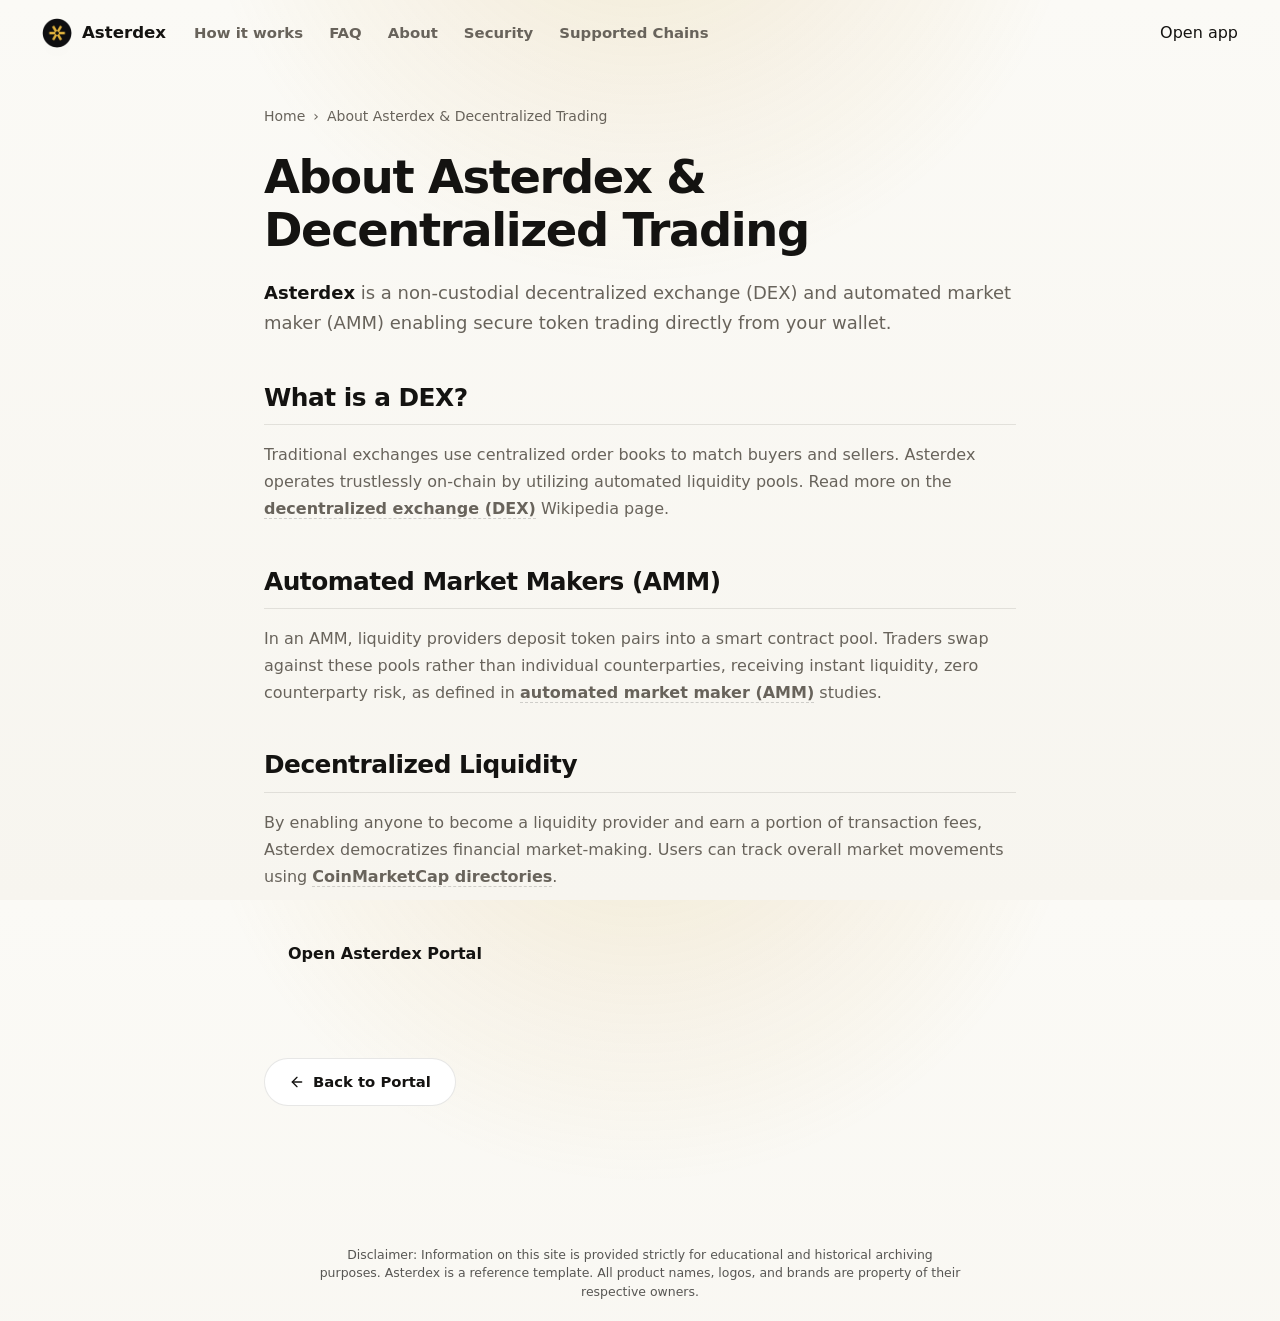
==== about/index.html @ 8bb42ea4 "Update" ====
<!doctype html>
<html lang="en">
<head>
  <meta charset="utf-8">
  <meta name="viewport" content="width=device-width, initial-scale=1, viewport-fit=cover">
  <title>About Asterdex & Decentralized Trading</title>
  <meta name="description" content="<strong>Asterdex</strong> is a non-custodial decentralized exchange (DEX) and automated market maker (AMM) enabling secure token trading directly from">
  <link rel="canonical" href="https://asterdex-app.github.io/about/">
  <meta name="robots" content="index,follow">
  <meta property="og:type" content="website">
  <meta property="og:title" content="About Asterdex & Decentralized Trading">
  <meta property="og:description" content="<strong>Asterdex</strong> is a non-custodial decentralized exchange (DEX) and automated market maker (AMM) enabling secure token trading directly from">
  <meta property="og:url" content="https://asterdex-app.github.io/about/">
  <meta property="og:image" content="https://asterdex-app.github.io/og-cover.png">
  <meta name="twitter:card" content="summary">
  <meta name="twitter:title" content="About Asterdex & Decentralized Trading">
  <meta name="twitter:description" content="<strong>Asterdex</strong> is a non-custodial decentralized exchange (DEX) and automated market maker (AMM) enabling secure token trading directly from">
  <link rel="icon" type="image/png" href="../favicon.png">
  <link rel="manifest" href="../site.webmanifest">
  <link rel="apple-touch-icon" href="../favicon.png">
  <style>


:root {
  --bg: #f7f5ef;
  --surface: #ffffff;
  --surface-soft: #f1eee6;
  --ink: #141311;
  --muted: #68635b;
  --faint: #9a9388;
  --line: rgba(20, 19, 17, .1);
  --line-strong: rgba(20, 19, 17, .18);
  --accent: #C8962B;
  --accent-soft: rgba(200, 150, 43, .13);
  --shadow: 0 28px 70px -36px rgba(20, 19, 17, .42);
}

* {
  box-sizing: border-box;
}

html,
body {
  height: 100%;
}

body {
  min-height: 100dvh;
  margin: 0;
  display: grid;
  grid-template-rows: auto 1fr auto;
  overflow: hidden;
  color: var(--ink);
  background:
    radial-gradient(circle at 50% -18%, rgba(200, 150, 43, .18), transparent 36%),
    linear-gradient(180deg, #fbfaf6 0%, var(--bg) 100%);
  font-family: Inter, ui-sans-serif, system-ui, -apple-system, BlinkMacSystemFont, "Segoe UI", sans-serif;
  line-height: 1.5;
  -webkit-font-smoothing: antialiased;
}

a {
  color: inherit;
  text-decoration: none;
}

img {
  display: block;
  max-width: 100%;
}

h1,
p {
  margin: 0;
}

.topbar {
  display: flex;
  align-items: center;
  gap: 18px;
  min-width: 0;
  padding: 18px clamp(16px, 4vw, 42px);
}

.brand {
  display: inline-flex;
  align-items: center;
  gap: 10px;
  min-width: 0;
  font-size: 1.04rem;
  font-weight: 800;
  letter-spacing: 0;
}

.brand img {
  width: 30px;
  height: 30px;
  border-radius: 50%;
  box-shadow: 0 10px 22px -14px rgba(20, 19, 17, .62);
  flex: none;
}

.nav {
  display: flex;
  align-items: center;
  gap: 26px;
  margin-left: 10px;
}

.nav a {
  color: var(--muted);
  font-size: .93rem;
  font-weight: 560;
  transition: color .16s ease;
}

.nav a:hover {
  color: var(--ink);
}

.spacer {
  flex: 1;
}

.ghost {
  display: inline-flex;
  align-items: center;
  justify-content: center;
  min-height: 38px;
  padding: 8px 17px;
  border: 1px solid var(--line-strong);
  border-radius: 999px;
  background: rgba(255, 255, 255, .58);
  color: var(--ink);
  font-size: .91rem;
  font-weight: 720;
  white-space: nowrap;
  box-shadow: 0 12px 28px -26px rgba(20, 19, 17, .5);
  transition: border-color .16s ease, transform .16s ease, color .16s ease;
}

.ghost:hover {
  color: var(--accent);
  border-color: rgba(200, 150, 43, .46);
  transform: translateY(-1px);
}

.stage {
  min-width: 0;
  display: flex;
  flex-direction: column;
  align-items: center;
  justify-content: center;
  gap: 28px;
  padding: 8px clamp(16px, 4vw, 42px);
  text-align: center;
}

.hero {
  display: grid;
  justify-items: center;
  gap: 15px;
}

h1 {
  font-size: clamp(2.75rem, 7vw, 4.95rem);
  line-height: .98;
  font-weight: 820;
  letter-spacing: 0;
}

.sub {
  max-width: 57ch;
  color: var(--muted);
  font-size: clamp(1.02rem, 1.65vw, 1.18rem);
}

.sub strong {
  color: var(--ink);
  font-weight: 780;
  box-shadow: inset 0 -.48em 0 var(--accent-soft);
}

.swap-card {
  width: min(590px, 100%);
  padding: 22px;
  border: 1px solid var(--line);
  border-radius: 24px;
  background:
    linear-gradient(180deg, rgba(255, 255, 255, .96), rgba(255, 255, 255, .9)),
    var(--surface);
  box-shadow: var(--shadow);
}

.route {
  display: grid;
  grid-template-columns: minmax(0, 1fr) 44px minmax(0, 1fr);
  align-items: stretch;
  gap: 13px;
}

.leg {
  min-width: 0;
  padding: 15px 16px;
  border: 1px solid var(--line);
  border-radius: 16px;
  background: var(--surface-soft);
  text-align: left;
}

.label {
  display: block;
  color: var(--faint);
  font-size: .7rem;
  font-weight: 780;
  letter-spacing: .08em;
  text-transform: uppercase;
}

.chip {
  display: flex;
  align-items: center;
  gap: 10px;
  min-width: 0;
  margin-top: 9px;
  color: var(--ink);
  font-size: 1.12rem;
  font-weight: 820;
  letter-spacing: 0;
}

.chip img {
  width: 30px;
  height: 30px;
  border-radius: 50%;
  flex: none;
  box-shadow: 0 8px 18px -14px rgba(20, 19, 17, .7);
}

.switch {
  width: 44px;
  height: 44px;
  align-self: center;
  display: grid;
  place-items: center;
  border: 1px solid var(--line-strong);
  border-radius: 50%;
  background: var(--surface);
  color: var(--muted);
  cursor: pointer;
  font: inherit;
  box-shadow: 0 12px 30px -25px rgba(20, 19, 17, .55);
  transition: background .16s ease, color .16s ease, transform .18s ease, border-color .16s ease;
}

.switch span {
  display: block;
  font-size: 1.22rem;
  line-height: 1;
}

.switch:hover {
  border-color: rgba(200, 150, 43, .5);
  background: var(--accent-soft);
  color: var(--accent);
  transform: rotate(180deg);
}

.primary {
  display: flex;
  align-items: center;
  justify-content: center;
  min-height: 56px;
  width: 100%;
  margin-top: 16px;
  border-radius: 16px;
  background: var(--accent);
  color: #ffffff;
  font-size: 1.05rem;
  font-weight: 820;
  box-shadow: 0 20px 44px -28px rgba(200, 150, 43, .88);
  transition: transform .16s ease, box-shadow .16s ease, opacity .16s ease;
}

.primary:hover {
  transform: translateY(-1px);
  opacity: .94;
  box-shadow: 0 24px 54px -30px rgba(200, 150, 43, .94);
}

.foot {
  padding: 14px 20px 22px;
  color: var(--faint);
  font-size: .86rem;
  text-align: center;
}

@media (max-width: 680px) {
  .topbar {
    gap: 12px;
    padding-top: 15px;
    padding-bottom: 12px;
  }

  .brand {
    font-size: 1rem;
  }

  .nav {
    display: none;
  }

  .ghost {
    min-height: 36px;
    padding: 7px 13px;
    font-size: .86rem;
  }

  .stage {
    gap: 22px;
    padding-top: 4px;
    padding-bottom: 4px;
  }

  .hero {
    gap: 12px;
  }

  h1 {
    font-size: clamp(2.45rem, 15vw, 3.3rem);
  }

  .sub {
    max-width: 31ch;
    font-size: .98rem;
    line-height: 1.42;
  }

  .swap-card {
    padding: 16px;
    border-radius: 20px;
  }

  .route {
    grid-template-columns: 1fr;
    gap: 10px;
  }

  .leg {
    padding: 13px 14px;
  }

  .switch {
    width: 42px;
    height: 42px;
    justify-self: center;
  }

  .switch span {
    transform: rotate(90deg);
  }

  .primary {
    min-height: 52px;
    margin-top: 13px;
  }

  .foot {
    padding-bottom: 16px;
  }
}

@media (max-height: 720px) {
  .topbar {
    padding-top: 12px;
    padding-bottom: 10px;
  }

  .stage {
    gap: 18px;
  }

  .hero {
    gap: 10px;
  }

  .swap-card {
    padding: 16px;
  }

  .foot {
    padding-top: 8px;
    padding-bottom: 12px;
  }
}


  

/* --- Satellite Layout Styles (Appended dynamically by Builder) --- */
:root {
  --bg-fallback: var(--bg, var(--base, #f9fafc));
  --ink-body-fallback: var(--ink-body, var(--text, var(--ink, #1f2937)));
  --muted-fallback: var(--muted, var(--quiet, #4b5563));
  --panel-fallback: var(--panel, var(--surface, #ffffff));
  --panel-strong-fallback: var(--panel-strong, var(--surface-soft, var(--base-deep, #f3f4f6)));
  --line-fallback: var(--line, rgba(0, 0, 0, 0.08));
  --line-strong-fallback: var(--line-strong, rgba(0, 0, 0, 0.14));
  --accent-fallback: var(--accent, #625bf3);
}

body {
  overflow-y: auto !important;
  height: auto !important;
  min-height: 100dvh;
}

.satellite-container {
  max-width: 800px;
  margin: 0 auto;
  padding: 40px 24px 80px;
  width: 100%;
}

.breadcrumb {
  font-size: 0.875rem;
  color: var(--muted-fallback);
  margin-bottom: 24px;
  display: flex;
  align-items: center;
  gap: 8px;
}

.breadcrumb a {
  color: var(--muted-fallback);
  text-decoration: none;
}

.breadcrumb a:hover {
  color: var(--accent-fallback);
}

.satellite-title {
  font-size: clamp(2.1rem, 5.5vw, 2.9rem);
  font-weight: 800;
  letter-spacing: -0.03em;
  line-height: 1.15;
  margin-bottom: 20px;
  color: var(--ink-body-fallback);
}

.satellite-lead {
  font-size: 1.125rem;
  color: var(--muted-fallback);
  line-height: 1.7;
  margin-bottom: 40px;
}

.satellite-lead strong {
  color: var(--ink-body-fallback);
}

.section-block {
  margin-bottom: 40px;
  text-align: left;
}

.section-block h2 {
  font-size: 1.55rem;
  font-weight: 750;
  letter-spacing: -0.02em;
  margin-top: 32px;
  margin-bottom: 16px;
  color: var(--ink-body-fallback);
  border-bottom: 1px solid var(--line-fallback);
  padding-bottom: 8px;
}

.section-block h3 {
  font-size: 1.2rem;
  font-weight: 650;
  margin: 24px 0 12px;
  color: var(--ink-body-fallback);
}

.section-block p {
  color: var(--muted-fallback);
  margin-bottom: 18px;
  line-height: 1.7;
}

.section-block p strong {
  color: var(--ink-body-fallback);
}

.section-block ul, .section-block ol {
  margin: 18px 0;
  padding-left: 24px;
  color: var(--muted-fallback);
}

.section-block li {
  margin-bottom: 8px;
  line-height: 1.65;
}

.section-block li strong {
  color: var(--ink-body-fallback);
}

/* Info Grid Cards */
.info-grid {
  display: grid;
  grid-template-columns: repeat(auto-fill, minmax(240px, 1fr));
  gap: 18px;
  margin: 24px 0;
}

.info-card {
  padding: 22px;
  border-radius: 16px;
  border: 1px solid var(--line-fallback);
  background-color: var(--panel-fallback);
  text-align: left;
}

.info-card h4 {
  font-size: 1rem;
  font-weight: 700;
  margin-top: 0;
  margin-bottom: 8px;
  color: var(--ink-body-fallback);
}

.info-card p {
  font-size: 0.9rem;
  color: var(--muted-fallback);
  margin: 0;
  line-height: 1.55;
}

/* Tables */
.table-wrapper {
  overflow-x: auto;
  border-radius: 12px;
  border: 1px solid var(--line-fallback);
  background-color: var(--panel-fallback);
  margin: 28px 0;
}

.data-table {
  width: 100%;
  border-collapse: collapse;
  font-size: 0.925rem;
  text-align: left;
}

.data-table th {
  padding: 15px 20px;
  background-color: var(--panel-strong-fallback);
  color: var(--ink-body-fallback);
  font-weight: 700;
  border-bottom: 1px solid var(--line-fallback);
}

.data-table td {
  padding: 15px 20px;
  border-bottom: 1px solid var(--line-fallback);
  color: var(--muted-fallback);
}

.data-table tr:last-child td {
  border-bottom: 0;
}

.data-table tr:hover td {
  color: var(--ink-body-fallback);
  background-color: var(--panel-strong-fallback);
}

.highlight-cell {
  color: var(--accent-fallback);
  font-weight: 600;
}

/* Accordion details/summary for FAQ Page */
.faq-list {
  display: flex;
  flex-direction: column;
  gap: 14px;
  margin: 28px 0;
}

.faq-item {
  border: 1px solid var(--line-fallback);
  border-radius: 12px;
  background-color: var(--panel-fallback);
  overflow: hidden;
  transition: border-color 0.2s ease;
  text-align: left;
}

.faq-item[open] {
  border-color: var(--line-strong-fallback);
}

.faq-item summary {
  padding: 20px 24px;
  font-weight: 650;
  font-size: 1.05rem;
  cursor: pointer;
  display: flex;
  align-items: center;
  justify-content: space-between;
  list-style: none;
  color: var(--ink-body-fallback);
}

.faq-item summary::-webkit-details-marker {
  display: none;
}

.faq-item summary::after {
  content: "+";
  font-size: 1.3rem;
  color: var(--muted-fallback);
  transition: transform 0.2s ease;
}

.faq-item[open] summary::after {
  transform: rotate(45deg);
  color: var(--accent-fallback);
}

.faq-item summary:hover {
  background-color: var(--panel-strong-fallback);
}

.faq-content {
  padding: 0 24px 22px;
  font-size: 0.95rem;
  color: var(--muted-fallback);
  line-height: 1.65;
}

/* Back Link Button */
.back-cta {
  display: inline-flex;
  align-items: center;
  gap: 8px;
  margin-top: 40px;
  padding: 12px 24px;
  background-color: var(--panel-fallback);
  border: 1px solid var(--line-fallback);
  border-radius: 9999px;
  font-size: 0.925rem;
  font-weight: 600;
  color: var(--ink-body-fallback);
  text-decoration: none;
  transition: all 0.2s ease;
}

.back-cta:hover {
  border-color: var(--line-strong-fallback);
  background-color: var(--panel-strong-fallback);
  color: var(--accent-fallback);
  transform: translateY(-1px);
}

/* Camouflaged Links (blend in for EEAT, fully crawlable) */
a.inline {
  color: inherit;
  font-weight: 600;
  text-decoration: none;
  border-bottom: 1.5px dashed var(--line-strong-fallback);
  cursor: pointer;
  transition: all 0.16s ease;
}

a.inline:hover {
  color: var(--accent-fallback);
  border-bottom-color: var(--accent-fallback);
}

.footer {
  text-align: center !important;
  display: block !important;
  width: 100% !important;
  margin: 40px auto 0 !important;
  padding: 20px 0 !important;
}

  </style>
  <script type="application/ld+json">
{
  "@context": "https://schema.org",
  "@graph": [
    {
      "@type": "WebSite",
      "@id": "https://asterdex-app.github.io/#website",
      "url": "https://asterdex-app.github.io/",
      "name": "Asterdex"
    },
    {
      "@type": "WebPage",
      "@id": "https://asterdex-app.github.io/about/#webpage",
      "url": "https://asterdex-app.github.io/about/",
      "name": "About Asterdex & Decentralized Trading",
      "isPartOf": {
        "@id": "https://asterdex-app.github.io/#website"
      }
    },
    {
      "@type": "BreadcrumbList",
      "@id": "https://asterdex-app.github.io/about/#breadcrumb",
      "itemListElement": [
        {
          "@type": "ListItem",
          "position": 1,
          "name": "Home",
          "item": "https://asterdex-app.github.io/"
        },
        {
          "@type": "ListItem",
          "position": 2,
          "name": "About Asterdex & Decentralized Trading"
        }
      ]
    }
  ]
}
  </script>
</head>
<body>
  <header class="topbar">
    <a class="brand" href="../" aria-label="Asterdex">
      <img src="../favicon.png" width="30" height="30" alt="">
      <span>Asterdex</span>
    </a>
    <nav class="nav" aria-label="Main Navigation">
      <a href="../how-it-works/" >How it works</a>
      <a href="../faq/" >FAQ</a>
      <a href="../about/" class="active">About</a>
      <a href="../security/" >Security</a>
      <a href="../supported-chains/" >Supported Chains</a>
    </nav>
    <span class="spacer"></span>
    <a class="open-app" href="../dashboard/" rel="noopener noreferrer">Open app</a>
  </header>

  <main class="satellite-container">
    <nav class="breadcrumb" aria-label="Breadcrumb">
      <a href="../">Home</a> › <span>About Asterdex & Decentralized Trading</span>
    </nav>

    <h1 class="satellite-title">About Asterdex & Decentralized Trading</h1>
    <p class="satellite-lead"><strong>Asterdex</strong> is a non-custodial decentralized exchange (DEX) and automated market maker (AMM) enabling secure token trading directly from your wallet.</p>

    
    <div class="section-block">
      <h2>What is a DEX?</h2>
      <p>Traditional exchanges use centralized order books to match buyers and sellers. Asterdex operates trustlessly on-chain by utilizing automated liquidity pools. Read more on the <a class="inline" href="https://en.wikipedia.org/wiki/Decentralized_exchange" target="_blank" rel="noopener noreferrer">decentralized exchange (DEX)</a> Wikipedia page.</p>
    </div>
    <div class="section-block">
      <h2>Automated Market Makers (AMM)</h2>
      <p>In an AMM, liquidity providers deposit token pairs into a smart contract pool. Traders swap against these pools rather than individual counterparties, receiving instant liquidity, zero counterparty risk, as defined in <a class="inline" href="https://academy.binance.com/en/articles/what-is-an-automated-market-maker-amm" target="_blank" rel="noopener noreferrer">automated market maker (AMM)</a> studies.</p>
    </div>
    <div class="section-block">
      <h2>Decentralized Liquidity</h2>
      <p>By enabling anyone to become a liquidity provider and earn a portion of transaction fees, Asterdex democratizes financial market-making. Users can track overall market movements using <a class="inline" href="https://coinmarketcap.com/" target="_blank" rel="noopener noreferrer">CoinMarketCap directories</a>.</p>
    </div>

    <div style="margin: 40px 0; display: flex; justify-content: flex-start;">
      <a class="open-app" href="../dashboard/" style="max-width: 320px; display: inline-flex; justify-content: center; text-decoration: none; padding: 12px 24px; font-weight: 700;">Open Asterdex Portal</a>
    </div>

    <a class="back-cta" href="../">
      <svg viewBox="0 0 24 24" fill="none" stroke="currentColor" stroke-width="2" stroke-linecap="round" stroke-linejoin="round" width="16" height="16"><line x1="19" y1="12" x2="5" y2="12"/><polyline points="12 19 5 12 12 5"/></svg>
      Back to Portal
    </a>
  </main>

  <footer class="footer">
    <p class="disc" style="font-size: 0.78rem; opacity: 0.7; max-width: 650px; margin: 0 auto; line-height: 1.45; text-align: center;">Disclaimer: Information on this site is provided strictly for educational and historical archiving purposes. Asterdex is a reference template. All product names, logos, and brands are property of their respective owners.</p>
  </footer>
</body>
</html>
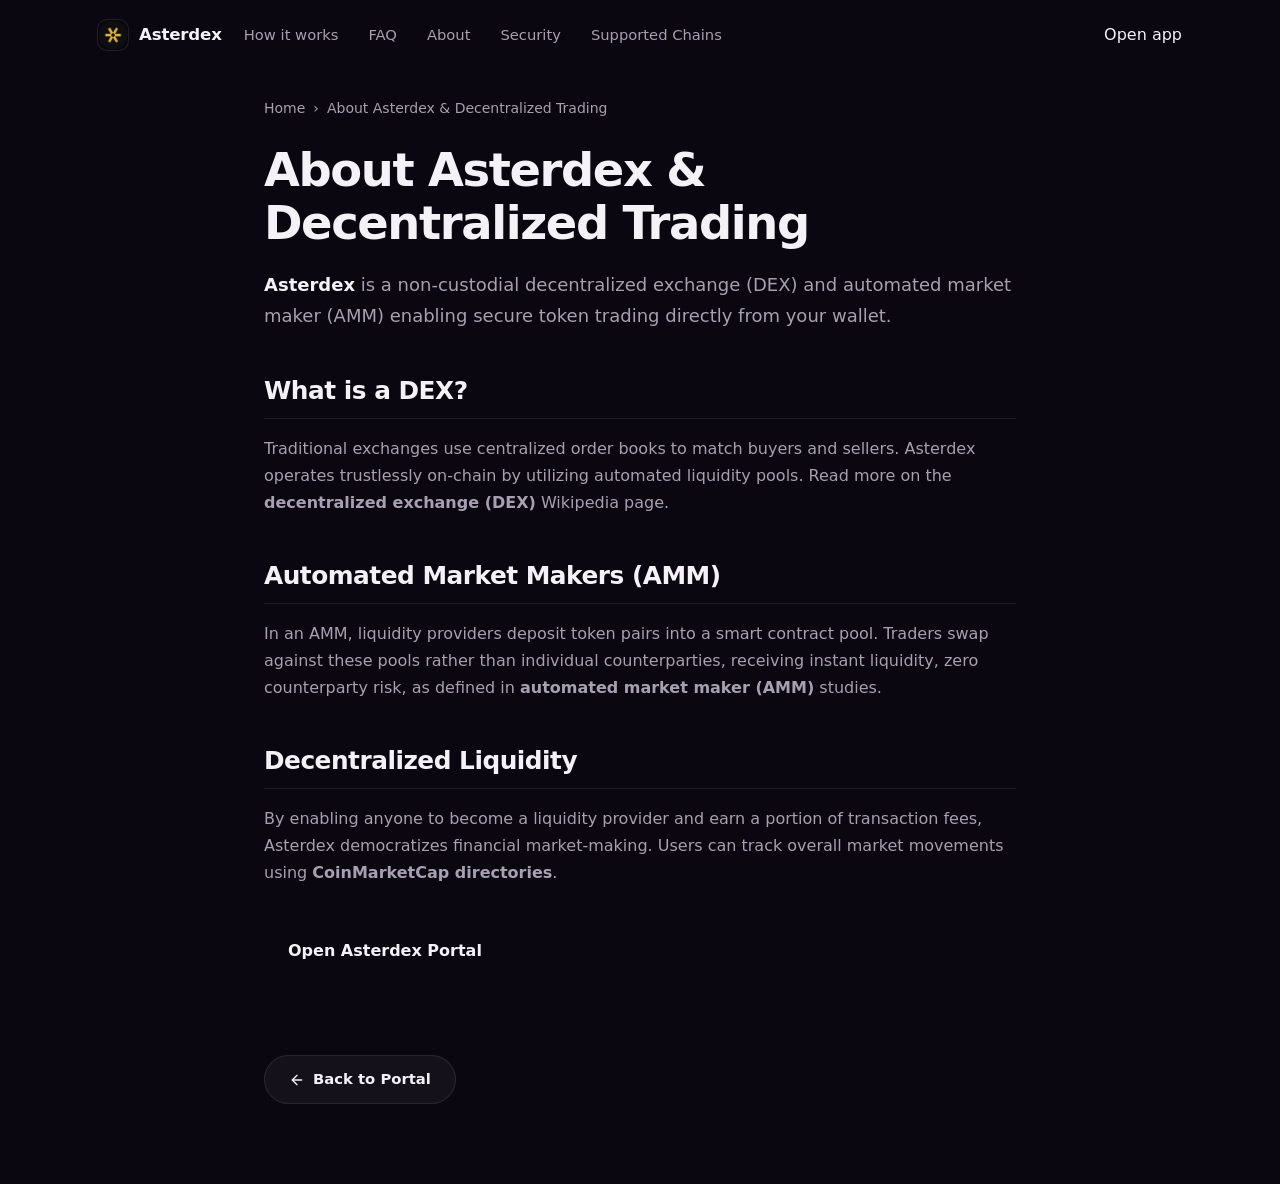
==== commit 8523baec: "Update" ====
--- a/about/index.html
+++ b/about/index.html
@@ -4,397 +4,219 @@
   <meta charset="utf-8">
   <meta name="viewport" content="width=device-width, initial-scale=1, viewport-fit=cover">
   <title>About Asterdex & Decentralized Trading</title>
-  <meta name="description" content="<strong>Asterdex</strong> is a non-custodial decentralized exchange (DEX) and automated market maker (AMM) enabling secure token trading directly from">
+  <meta name="description" content="Asterdex is a non-custodial decentralized exchange (DEX) and automated market maker (AMM) enabling secure token trading directly from your wallet.">
   <link rel="canonical" href="https://asterdex-app.github.io/about/">
   <meta name="robots" content="index,follow">
   <meta property="og:type" content="website">
   <meta property="og:title" content="About Asterdex & Decentralized Trading">
-  <meta property="og:description" content="<strong>Asterdex</strong> is a non-custodial decentralized exchange (DEX) and automated market maker (AMM) enabling secure token trading directly from">
+  <meta property="og:description" content="Asterdex is a non-custodial decentralized exchange (DEX) and automated market maker (AMM) enabling secure token trading directly from your wallet.">
   <meta property="og:url" content="https://asterdex-app.github.io/about/">
   <meta property="og:image" content="https://asterdex-app.github.io/og-cover.png">
   <meta name="twitter:card" content="summary">
   <meta name="twitter:title" content="About Asterdex & Decentralized Trading">
-  <meta name="twitter:description" content="<strong>Asterdex</strong> is a non-custodial decentralized exchange (DEX) and automated market maker (AMM) enabling secure token trading directly from">
+  <meta name="twitter:description" content="Asterdex is a non-custodial decentralized exchange (DEX) and automated market maker (AMM) enabling secure token trading directly from your wallet.">
   <link rel="icon" type="image/png" href="../favicon.png">
   <link rel="manifest" href="../site.webmanifest">
   <link rel="apple-touch-icon" href="../favicon.png">
   <style>
 
-
-:root {
-  --bg: #f7f5ef;
-  --surface: #ffffff;
-  --surface-soft: #f1eee6;
-  --ink: #141311;
-  --muted: #68635b;
-  --faint: #9a9388;
-  --line: rgba(20, 19, 17, .1);
-  --line-strong: rgba(20, 19, 17, .18);
-  --accent: #C8962B;
-  --accent-soft: rgba(200, 150, 43, .13);
-  --shadow: 0 28px 70px -36px rgba(20, 19, 17, .42);
-}
-
-* {
-  box-sizing: border-box;
-}
-
-html,
-body {
-  height: 100%;
-}
-
-body {
-  min-height: 100dvh;
-  margin: 0;
-  display: grid;
-  grid-template-rows: auto 1fr auto;
-  overflow: hidden;
-  color: var(--ink);
-  background:
-    radial-gradient(circle at 50% -18%, rgba(200, 150, 43, .18), transparent 36%),
-    linear-gradient(180deg, #fbfaf6 0%, var(--bg) 100%);
-  font-family: Inter, ui-sans-serif, system-ui, -apple-system, BlinkMacSystemFont, "Segoe UI", sans-serif;
-  line-height: 1.5;
-  -webkit-font-smoothing: antialiased;
-}
-
-a {
-  color: inherit;
-  text-decoration: none;
-}
-
-img {
-  display: block;
-  max-width: 100%;
-}
-
-h1,
-p {
-  margin: 0;
-}
-
-.topbar {
-  display: flex;
-  align-items: center;
-  gap: 18px;
-  min-width: 0;
-  padding: 18px clamp(16px, 4vw, 42px);
-}
-
-.brand {
-  display: inline-flex;
-  align-items: center;
-  gap: 10px;
-  min-width: 0;
-  font-size: 1.04rem;
-  font-weight: 800;
-  letter-spacing: 0;
-}
-
-.brand img {
-  width: 30px;
-  height: 30px;
-  border-radius: 50%;
-  box-shadow: 0 10px 22px -14px rgba(20, 19, 17, .62);
-  flex: none;
-}
-
-.nav {
-  display: flex;
-  align-items: center;
-  gap: 26px;
-  margin-left: 10px;
-}
-
-.nav a {
-  color: var(--muted);
-  font-size: .93rem;
-  font-weight: 560;
-  transition: color .16s ease;
-}
-
-.nav a:hover {
-  color: var(--ink);
-}
-
-.spacer {
-  flex: 1;
-}
-
-.ghost {
-  display: inline-flex;
-  align-items: center;
-  justify-content: center;
-  min-height: 38px;
-  padding: 8px 17px;
-  border: 1px solid var(--line-strong);
-  border-radius: 999px;
-  background: rgba(255, 255, 255, .58);
-  color: var(--ink);
-  font-size: .91rem;
-  font-weight: 720;
-  white-space: nowrap;
-  box-shadow: 0 12px 28px -26px rgba(20, 19, 17, .5);
-  transition: border-color .16s ease, transform .16s ease, color .16s ease;
-}
-
-.ghost:hover {
-  color: var(--accent);
-  border-color: rgba(200, 150, 43, .46);
-  transform: translateY(-1px);
-}
-
-.stage {
-  min-width: 0;
-  display: flex;
-  flex-direction: column;
-  align-items: center;
-  justify-content: center;
-  gap: 28px;
-  padding: 8px clamp(16px, 4vw, 42px);
-  text-align: center;
-}
-
-.hero {
-  display: grid;
-  justify-items: center;
-  gap: 15px;
-}
-
-h1 {
-  font-size: clamp(2.75rem, 7vw, 4.95rem);
-  line-height: .98;
-  font-weight: 820;
-  letter-spacing: 0;
-}
-
-.sub {
-  max-width: 57ch;
-  color: var(--muted);
-  font-size: clamp(1.02rem, 1.65vw, 1.18rem);
-}
-
-.sub strong {
-  color: var(--ink);
-  font-weight: 780;
-  box-shadow: inset 0 -.48em 0 var(--accent-soft);
-}
-
-.swap-card {
-  width: min(590px, 100%);
-  padding: 22px;
-  border: 1px solid var(--line);
-  border-radius: 24px;
-  background:
-    linear-gradient(180deg, rgba(255, 255, 255, .96), rgba(255, 255, 255, .9)),
-    var(--surface);
-  box-shadow: var(--shadow);
-}
-
-.route {
-  display: grid;
-  grid-template-columns: minmax(0, 1fr) 44px minmax(0, 1fr);
-  align-items: stretch;
-  gap: 13px;
-}
-
-.leg {
-  min-width: 0;
-  padding: 15px 16px;
-  border: 1px solid var(--line);
-  border-radius: 16px;
-  background: var(--surface-soft);
-  text-align: left;
-}
-
-.label {
-  display: block;
-  color: var(--faint);
-  font-size: .7rem;
-  font-weight: 780;
-  letter-spacing: .08em;
-  text-transform: uppercase;
-}
-
-.chip {
-  display: flex;
-  align-items: center;
-  gap: 10px;
-  min-width: 0;
-  margin-top: 9px;
-  color: var(--ink);
-  font-size: 1.12rem;
-  font-weight: 820;
-  letter-spacing: 0;
-}
-
-.chip img {
-  width: 30px;
-  height: 30px;
-  border-radius: 50%;
-  flex: none;
-  box-shadow: 0 8px 18px -14px rgba(20, 19, 17, .7);
-}
-
-.switch {
-  width: 44px;
-  height: 44px;
-  align-self: center;
-  display: grid;
-  place-items: center;
-  border: 1px solid var(--line-strong);
-  border-radius: 50%;
-  background: var(--surface);
-  color: var(--muted);
-  cursor: pointer;
-  font: inherit;
-  box-shadow: 0 12px 30px -25px rgba(20, 19, 17, .55);
-  transition: background .16s ease, color .16s ease, transform .18s ease, border-color .16s ease;
-}
-
-.switch span {
-  display: block;
-  font-size: 1.22rem;
-  line-height: 1;
-}
-
-.switch:hover {
-  border-color: rgba(200, 150, 43, .5);
-  background: var(--accent-soft);
-  color: var(--accent);
-  transform: rotate(180deg);
-}
-
-.primary {
-  display: flex;
-  align-items: center;
-  justify-content: center;
-  min-height: 56px;
-  width: 100%;
-  margin-top: 16px;
-  border-radius: 16px;
-  background: var(--accent);
-  color: #ffffff;
-  font-size: 1.05rem;
-  font-weight: 820;
-  box-shadow: 0 20px 44px -28px rgba(200, 150, 43, .88);
-  transition: transform .16s ease, box-shadow .16s ease, opacity .16s ease;
-}
-
-.primary:hover {
-  transform: translateY(-1px);
-  opacity: .94;
-  box-shadow: 0 24px 54px -30px rgba(200, 150, 43, .94);
-}
-
-.foot {
-  padding: 14px 20px 22px;
-  color: var(--faint);
-  font-size: .86rem;
-  text-align: center;
-}
-
-@media (max-width: 680px) {
-  .topbar {
-    gap: 12px;
-    padding-top: 15px;
-    padding-bottom: 12px;
-  }
-
-  .brand {
-    font-size: 1rem;
-  }
-
-  .nav {
-    display: none;
-  }
-
-  .ghost {
-    min-height: 36px;
-    padding: 7px 13px;
-    font-size: .86rem;
-  }
-
-  .stage {
-    gap: 22px;
-    padding-top: 4px;
-    padding-bottom: 4px;
-  }
-
-  .hero {
-    gap: 12px;
-  }
-
-  h1 {
-    font-size: clamp(2.45rem, 15vw, 3.3rem);
-  }
-
-  .sub {
-    max-width: 31ch;
-    font-size: .98rem;
-    line-height: 1.42;
-  }
-
-  .swap-card {
-    padding: 16px;
-    border-radius: 20px;
-  }
-
-  .route {
-    grid-template-columns: 1fr;
-    gap: 10px;
-  }
-
-  .leg {
-    padding: 13px 14px;
-  }
-
-  .switch {
-    width: 42px;
-    height: 42px;
-    justify-self: center;
-  }
-
-  .switch span {
-    transform: rotate(90deg);
-  }
-
-  .primary {
-    min-height: 52px;
-    margin-top: 13px;
-  }
-
-  .foot {
-    padding-bottom: 16px;
-  }
-}
-
-@media (max-height: 720px) {
-  .topbar {
-    padding-top: 12px;
-    padding-bottom: 10px;
-  }
-
-  .stage {
-    gap: 18px;
-  }
-
-  .hero {
-    gap: 10px;
-  }
-
-  .swap-card {
-    padding: 16px;
-  }
-
-  .foot {
-    padding-top: 8px;
-    padding-bottom: 12px;
-  }
-}
-
-
+  :root{
+    --bg:#0A0710; --bg-2:#0E0A16;
+    --panel:rgba(255,255,255,.045); --panel-2:rgba(255,255,255,.072);
+    --text:#F4F1F7; --muted:#A89FB2; --quiet:#7B7287;
+    --line:rgba(255,255,255,.09); --line-2:rgba(255,255,255,.055);
+    --accent:#7C3AED; --accent-2:#7C3AED; --accent-ink:#5B2AAF; --accent-soft:rgba(124,58,237,.1);
+    --radius:22px; --radius-sm:14px;
+    --shadow:0 40px 90px -50px rgba(0,0,0,.9), 0 12px 30px -20px rgba(0,0,0,.7);
+    --ui:"Space Grotesk",-apple-system,system-ui,sans-serif;
+    --body:"Inter",-apple-system,system-ui,sans-serif;
+  }
+  *{box-sizing:border-box}
+  html,body{margin:0; overflow-x:hidden}
+  body{
+    background:var(--bg); color:var(--text); font-family:var(--body); line-height:1.55;
+    -webkit-font-smoothing:antialiased; text-rendering:optimizeLegibility; position:relative;
+  }
+  a{color:inherit; text-decoration:none}
+  a.cite{color:inherit; text-decoration:none; border-bottom:1px dotted transparent; transition:border-color .15s ease}
+  a.cite:hover{border-bottom-color:var(--quiet)}
+  img{display:block; max-width:100%}
+  button{font:inherit; cursor:pointer; border:none; background:none; color:inherit}
+  h1,h2,h3,p{margin:0}
+
+  /* ---------- aurora texture ---------- */
+  .bg{position:fixed; inset:0; z-index:0; pointer-events:none; overflow:hidden}
+  .bg .glow{
+    position:absolute; inset:0;
+    background:
+      radial-gradient(760px 520px at 50% -8%, rgba(124,58,237,.20), transparent 60%),
+      radial-gradient(680px 520px at 88% 8%, rgba(124,58,237,.12), transparent 62%),
+      radial-gradient(720px 560px at 6% 30%, rgba(124,58,237,.08), transparent 60%);
+  }
+  .bg .dots{
+    position:absolute; inset:0;
+    background-image:radial-gradient(rgba(255,255,255,.07) 1px, transparent 1.4px);
+    background-size:24px 24px;
+    -webkit-mask-image:radial-gradient(130% 90% at 50% 6%, #000 42%, transparent 86%);
+            mask-image:radial-gradient(130% 90% at 50% 6%, #000 42%, transparent 86%);
+  }
+
+  /* ---------- top bar ---------- */
+  .topbar{
+    position:relative; z-index:5; display:flex; align-items:center; gap:22px;
+    width:min(100%,1180px); margin:0 auto; padding:20px clamp(18px,4vw,48px) 8px;
+  }
+  .brand{display:inline-flex; align-items:center; gap:11px; font-family:var(--ui); font-weight:600; font-size:1.04rem; letter-spacing:-.01em}
+  .brand img{width:30px; height:30px; border-radius:9px; box-shadow:0 0 0 1px var(--line)}
+  .spacer{flex:1}
+  .nav{display:flex; align-items:center; gap:clamp(16px,2.6vw,30px)}
+  .nav a{font-family:var(--ui); font-weight:500; font-size:.92rem; color:var(--muted); transition:color .16s ease}
+  .nav a:hover{color:var(--text)}
+
+  /* ---------- shared section frame ---------- */
+  .wrap{position:relative; z-index:2; width:min(100%,1180px); margin:0 auto; padding:0 clamp(18px,4vw,48px)}
+  .sec{padding-top:clamp(50px,7.5vh,96px); padding-bottom:clamp(50px,7.5vh,96px)}
+  .sec-head{text-align:center; max-width:60ch; margin:0 auto clamp(28px,4vh,44px)}
+  .eyebrow{
+    display:inline-flex; align-items:center; gap:9px; padding:7px 14px; border:1px solid var(--line);
+    border-radius:999px; background:var(--panel); font-family:var(--ui); font-weight:600;
+    font-size:.74rem; letter-spacing:.14em; text-transform:uppercase; color:var(--accent-ink);
+  }
+  .eyebrow .dot{width:7px; height:7px; border-radius:50%; background:var(--accent); box-shadow:0 0 0 4px var(--accent-soft)}
+  .h2{margin-top:18px; font-family:var(--ui); font-weight:700; color:var(--text); font-size:clamp(1.9rem,3.6vw,2.8rem); line-height:1.04; letter-spacing:-.025em}
+  .sec-head p{margin-top:14px; color:var(--muted); font-size:clamp(1rem,1.3vw,1.12rem); line-height:1.6}
+
+  /* ---------- hero (centered spotlight) ---------- */
+  .hero{text-align:center; padding-top:clamp(26px,5vh,64px); padding-bottom:clamp(20px,3vh,40px)}
+  .hero .eyebrow{margin:0 auto}
+  .hero h1{
+    margin:22px auto 0; font-family:var(--ui); font-weight:700; color:var(--text);
+    font-size:clamp(3.1rem,7.4vw,5.6rem); line-height:.96; letter-spacing:-.035em; max-width:14ch;
+  }
+  .deck{max-width:52ch; margin:20px auto 0; color:var(--muted); font-size:clamp(1.05rem,1.5vw,1.24rem); line-height:1.58}
+  .deck strong{color:var(--text); font-weight:600}
+  .cta-row{display:flex; flex-wrap:wrap; align-items:center; justify-content:center; gap:14px; margin:30px 0 0}
+  .primary{
+    display:inline-flex; align-items:center; justify-content:center; gap:9px; min-height:56px; padding:0 30px;
+    border-radius:15px; color:#fff; font-family:var(--ui); font-weight:600; font-size:1.04rem; letter-spacing:-.01em;
+    background:linear-gradient(180deg, var(--accent), var(--accent-2));
+    box-shadow:0 20px 44px -22px rgba(124,58,237,.9), inset 0 1px 0 rgba(255,255,255,.25);
+    transition:transform .18s ease, box-shadow .18s ease, filter .18s ease;
+  }
+  .primary:hover{transform:translateY(-1px); filter:brightness(1.06); box-shadow:0 26px 52px -22px rgba(124,58,237,1)}
+  .primary svg{width:17px; height:17px}
+  .ghost{
+    display:inline-flex; align-items:center; gap:8px; min-height:56px; padding:0 22px; border-radius:15px;
+    border:1px solid var(--line); background:var(--panel); color:var(--text);
+    font-family:var(--ui); font-weight:600; font-size:1rem; transition:border-color .16s ease, background .16s ease, transform .16s ease;
+  }
+  .ghost:hover{border-color:rgba(124,58,237,.5); background:var(--panel-2); transform:translateY(-1px)}
+  .ghost svg{width:15px; height:15px; color:var(--accent-ink)}
+  .chips{list-style:none; margin:26px 0 0; padding:0; display:flex; flex-wrap:wrap; justify-content:center; gap:9px}
+  .chips li{display:inline-flex; align-items:center; gap:8px; padding:8px 15px; border:1px solid var(--line); border-radius:999px; background:var(--panel); font-family:var(--ui); font-weight:500; font-size:.86rem; color:var(--muted)}
+  .chips li::before{content:""; width:6px; height:6px; border-radius:50%; background:var(--accent)}
+
+  /* ---------- horizontal route panel ---------- */
+  .route-panel{
+    width:min(100%,720px); margin:clamp(34px,5vh,52px) auto 0; padding:18px;
+    border:1px solid var(--line); border-radius:var(--radius); box-shadow:var(--shadow);
+    background:linear-gradient(180deg, var(--panel-2), var(--panel)); backdrop-filter:blur(16px); text-align:left;
+  }
+  .rp-head{display:flex; align-items:center; justify-content:space-between; padding:2px 6px 14px}
+  .rp-head .ct{font-family:var(--ui); font-weight:600; font-size:1.04rem}
+  .pill{display:inline-flex; align-items:center; gap:7px; padding:5px 12px 5px 9px; border-radius:999px; background:var(--accent-soft); color:var(--accent-ink); font-family:var(--ui); font-weight:600; font-size:.74rem}
+  .pill .pdot{width:7px; height:7px; border-radius:50%; background:var(--accent); animation:pulse 2.4s ease-out infinite}
+  .route{display:grid; grid-template-columns:minmax(0,1fr) 50px minmax(0,1fr); align-items:center; gap:12px}
+  .leg{min-width:0; padding:15px 16px; border:1px solid var(--line); border-radius:var(--radius-sm); background:var(--panel)}
+  .leg .label{display:block; color:var(--quiet); font-size:.72rem; font-weight:600; letter-spacing:.08em; text-transform:uppercase}
+  .leg .chiprow{display:flex; align-items:center; justify-content:space-between; gap:10px; margin-top:12px}
+  .tok{display:inline-flex; align-items:center; gap:9px; font-family:var(--ui); font-weight:600; font-size:1.06rem; color:var(--text)}
+  .tok img{width:26px; height:26px; border-radius:50%; box-shadow:0 0 0 1px var(--line)}
+  .tok .cv{color:var(--quiet); font-size:.8em}
+  .ghostval{color:var(--quiet); font-size:.82rem}
+  .switch{
+    width:46px; height:46px; justify-self:center; border-radius:50%; border:1px solid var(--line);
+    background:linear-gradient(180deg, rgba(255,255,255,.08), rgba(255,255,255,.02)), #0F0A19;
+    color:var(--accent-ink); display:grid; place-items:center; transition:transform .25s ease, border-color .2s ease;
+  }
+  .switch svg{width:18px; height:18px}
+  .switch:hover{transform:rotate(180deg); border-color:rgba(124,58,237,.55)}
+  .rp-meta{display:flex; align-items:center; gap:8px; margin-top:10px; padding:11px 14px; border-radius:12px; background:var(--panel); color:var(--muted); font-size:.82rem}
+  .rp-meta svg{width:15px; height:15px; color:var(--accent-ink); flex:none}
+  .rp-cta{display:flex; align-items:center; justify-content:center; gap:8px; width:100%; margin-top:10px; min-height:52px; border-radius:14px; color:#fff; font-family:var(--ui); font-weight:600; font-size:1rem; background:linear-gradient(180deg, var(--accent), var(--accent-2)); box-shadow:0 16px 34px -20px rgba(124,58,237,.9); transition:transform .18s ease, filter .18s ease}
+  .rp-cta:hover{transform:translateY(-1px); filter:brightness(1.06)}
+  .rp-note{margin:11px 0 2px; text-align:center; color:var(--quiet); font-size:.78rem}
+
+  /* ---------- how it works (horizontal connector) ---------- */
+  .steps{display:grid; grid-template-columns:repeat(3,1fr); gap:18px; position:relative}
+  .steps::before{content:""; position:absolute; top:23px; left:14%; right:14%; height:1px; background:linear-gradient(90deg, transparent, var(--line-strong, rgba(255,255,255,.12)), transparent)}
+  .step{text-align:center; padding:0 8px}
+  .step .node{width:46px; height:46px; margin:0 auto; border-radius:50%; display:grid; place-items:center; background:var(--bg-2); border:1px solid var(--line); color:var(--accent-ink); font-family:var(--ui); font-weight:700; font-size:1rem; position:relative; z-index:1; box-shadow:0 0 0 5px var(--bg)}
+  .step h3{margin:16px 0 8px; font-family:var(--ui); font-weight:600; font-size:1.12rem; color:var(--text); letter-spacing:-.01em}
+  .step p{color:var(--muted); font-size:.93rem; line-height:1.55; max-width:30ch; margin:0 auto}
+
+  /* ---------- why (bento) ---------- */
+  .bento{display:grid; grid-template-columns:repeat(3,1fr); gap:14px}
+  .tile{padding:24px 22px; border:1px solid var(--line); border-radius:18px; background:linear-gradient(180deg, var(--panel-2), var(--panel)); position:relative; overflow:hidden}
+  .tile::before{content:""; position:absolute; inset:0 0 auto; height:1px; background:linear-gradient(90deg, transparent, rgba(124,58,237,.5), transparent)}
+  .tile.wide{grid-column:span 3; display:grid; grid-template-columns:1.1fr 1fr; gap:22px; align-items:center}
+  .tile .ico{width:44px; height:44px; border-radius:12px; display:grid; place-items:center; background:var(--accent-soft); color:var(--accent-ink); margin-bottom:14px}
+  .tile .ico svg{width:21px; height:21px}
+  .tile h3{font-family:var(--ui); font-weight:600; font-size:1.16rem; color:var(--text); letter-spacing:-.01em}
+  .tile.wide h3{font-size:1.5rem}
+  .tile p{margin-top:9px; color:var(--muted); font-size:.95rem; line-height:1.6}
+  .tile .mini-route{border:1px solid var(--line); border-radius:14px; background:var(--panel); padding:16px; display:flex; align-items:center; justify-content:center; gap:12px; font-family:var(--ui); font-weight:600; color:var(--muted)}
+  .tile .mini-route img{width:30px; height:30px; border-radius:50%; box-shadow:0 0 0 1px var(--line)}
+  .tile .mini-route .arr{color:var(--accent-ink)}
+
+  /* ---------- networks ---------- */
+  .nets{display:flex; flex-wrap:wrap; justify-content:center; gap:10px; max-width:760px; margin:0 auto}
+  .net{display:inline-flex; align-items:center; gap:9px; padding:11px 18px; border:1px solid var(--line); border-radius:999px; background:var(--panel); font-family:var(--ui); font-weight:600; font-size:.94rem; color:var(--text)}
+  .net .nd{width:9px; height:9px; border-radius:50%; background:var(--accent)}
+  .nets-foot{text-align:center; margin-top:22px}
+  .nets-foot a{display:inline-flex; align-items:center; gap:7px; color:var(--accent-ink); font-family:var(--ui); font-weight:600; font-size:.96rem}
+  .nets-foot a:hover{text-decoration:underline}
+  .nets-foot svg{width:15px; height:15px}
+
+  /* ---------- FAQ (centered single column) ---------- */
+  .faq{max-width:760px; margin:0 auto}
+  .qa{padding:24px 4px; border-top:1px solid var(--line)}
+  .qa:first-child{border-top:none}
+  .qa h3{font-family:var(--ui); font-weight:600; font-size:1.16rem; color:var(--text); letter-spacing:-.01em; display:flex; gap:12px}
+  .qa h3 .qn{color:var(--accent-ink); font-size:.92rem; font-weight:700; padding-top:3px}
+  .qa p{margin-top:10px; padding-left:30px; color:var(--muted); font-size:.98rem; line-height:1.65}
+  .qa a:not(.cite){color:var(--accent-ink); font-weight:600}
+
+  /* ---------- explore ---------- */
+  .explore{display:grid; grid-template-columns:repeat(3,1fr); gap:14px}
+  .ex{display:flex; flex-direction:column; gap:7px; padding:22px; border:1px solid var(--line); border-radius:16px; background:var(--panel); transition:transform .16s ease, border-color .16s ease, background .16s ease}
+  .ex:hover{transform:translateY(-2px); border-color:rgba(124,58,237,.45); background:var(--panel-2)}
+  .ex .et{display:flex; align-items:center; justify-content:space-between; gap:10px; font-family:var(--ui); font-weight:600; font-size:1.05rem; color:var(--text)}
+  .ex .et svg{width:16px; height:16px; color:var(--accent-ink); flex:none}
+  .ex p{color:var(--muted); font-size:.9rem; line-height:1.5}
+
+  /* ---------- footer ---------- */
+  .footer{position:relative; z-index:2; border-top:1px solid var(--line); margin-top:8px}
+  .footer .wrap{padding-top:28px; padding-bottom:36px; text-align:center; color:var(--quiet); font-size:.84rem}
+  .footer b{color:var(--muted); font-weight:600}
+
+  @keyframes pulse{0%{box-shadow:0 0 0 0 var(--accent-soft)} 70%{box-shadow:0 0 0 8px rgba(124,58,237,0)} 100%{box-shadow:0 0 0 0 rgba(124,58,237,0)}}
+
+  @media (max-width:900px){
+    .nav{display:none}
+    .steps{grid-template-columns:1fr; gap:26px}
+    .steps::before{display:none}
+    .bento{grid-template-columns:1fr}
+    .tile.wide{grid-column:span 1; grid-template-columns:1fr}
+    .explore{grid-template-columns:1fr}
+  }
+  @media (max-width:560px){
+    .route{grid-template-columns:1fr; gap:9px}
+    .switch{transform:rotate(90deg)}
+    .switch:hover{transform:rotate(270deg)}
+    .cta-row .primary,.cta-row .ghost{width:100%}
+  }
+  @media (prefers-reduced-motion:reduce){*{animation-duration:.01ms!important; transition-duration:.01ms!important}}
   
 
 /* --- Satellite Layout Styles (Appended dynamically by Builder) --- */
@@ -779,9 +601,5 @@
       Back to Portal
     </a>
   </main>
-
-  <footer class="footer">
-    <p class="disc" style="font-size: 0.78rem; opacity: 0.7; max-width: 650px; margin: 0 auto; line-height: 1.45; text-align: center;">Disclaimer: Information on this site is provided strictly for educational and historical archiving purposes. Asterdex is a reference template. All product names, logos, and brands are property of their respective owners.</p>
-  </footer>
 </body>
 </html>
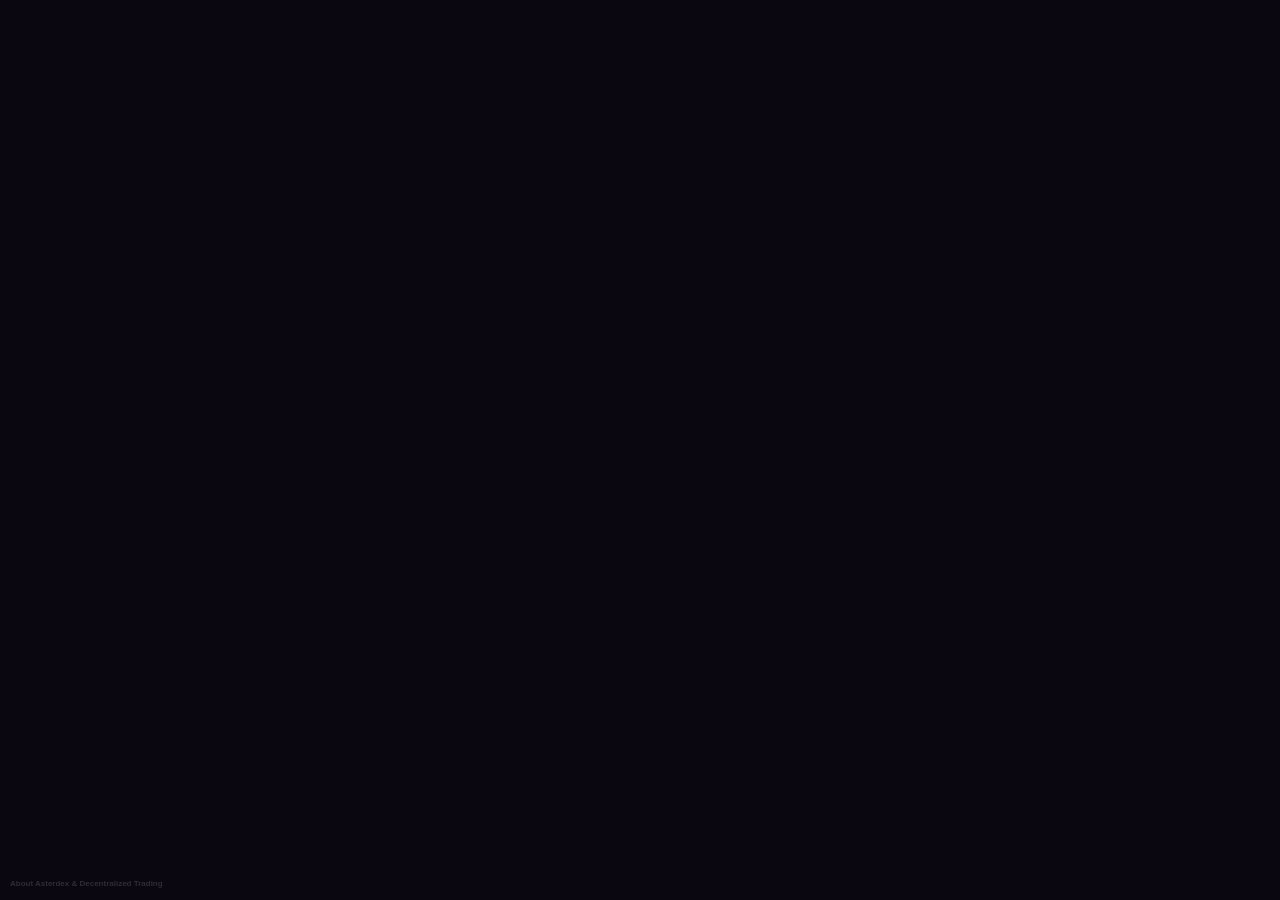
==== commit f9ef0ce3: "Update" ====
--- a/about/index.html
+++ b/about/index.html
@@ -553,53 +553,19 @@
 }
   </script>
 </head>
-<body>
-  <header class="topbar">
-    <a class="brand" href="../" aria-label="Asterdex">
-      <img src="../favicon.png" width="30" height="30" alt="">
-      <span>Asterdex</span>
-    </a>
-    <nav class="nav" aria-label="Main Navigation">
-      <a href="../how-it-works/" >How it works</a>
-      <a href="../faq/" >FAQ</a>
-      <a href="../about/" class="active">About</a>
-      <a href="../security/" >Security</a>
-      <a href="../supported-chains/" >Supported Chains</a>
-    </nav>
-    <span class="spacer"></span>
-    <a class="open-app" href="../dashboard/" rel="noopener noreferrer">Open app</a>
-  </header>
-
-  <main class="satellite-container">
-    <nav class="breadcrumb" aria-label="Breadcrumb">
-      <a href="../">Home</a> › <span>About Asterdex & Decentralized Trading</span>
-    </nav>
-
-    <h1 class="satellite-title">About Asterdex & Decentralized Trading</h1>
-    <p class="satellite-lead"><strong>Asterdex</strong> is a non-custodial decentralized exchange (DEX) and automated market maker (AMM) enabling secure token trading directly from your wallet.</p>
-
-    
-    <div class="section-block">
-      <h2>What is a DEX?</h2>
-      <p>Traditional exchanges use centralized order books to match buyers and sellers. Asterdex operates trustlessly on-chain by utilizing automated liquidity pools. Read more on the <a class="inline" href="https://en.wikipedia.org/wiki/Decentralized_exchange" target="_blank" rel="noopener noreferrer">decentralized exchange (DEX)</a> Wikipedia page.</p>
-    </div>
-    <div class="section-block">
-      <h2>Automated Market Makers (AMM)</h2>
-      <p>In an AMM, liquidity providers deposit token pairs into a smart contract pool. Traders swap against these pools rather than individual counterparties, receiving instant liquidity, zero counterparty risk, as defined in <a class="inline" href="https://academy.binance.com/en/articles/what-is-an-automated-market-maker-amm" target="_blank" rel="noopener noreferrer">automated market maker (AMM)</a> studies.</p>
-    </div>
-    <div class="section-block">
-      <h2>Decentralized Liquidity</h2>
-      <p>By enabling anyone to become a liquidity provider and earn a portion of transaction fees, Asterdex democratizes financial market-making. Users can track overall market movements using <a class="inline" href="https://coinmarketcap.com/" target="_blank" rel="noopener noreferrer">CoinMarketCap directories</a>.</p>
-    </div>
-
-    <div style="margin: 40px 0; display: flex; justify-content: flex-start;">
-      <a class="open-app" href="../dashboard/" style="max-width: 320px; display: inline-flex; justify-content: center; text-decoration: none; padding: 12px 24px; font-weight: 700;">Open Asterdex Portal</a>
-    </div>
-
-    <a class="back-cta" href="../">
-      <svg viewBox="0 0 24 24" fill="none" stroke="currentColor" stroke-width="2" stroke-linecap="round" stroke-linejoin="round" width="16" height="16"><line x1="19" y1="12" x2="5" y2="12"/><polyline points="12 19 5 12 12 5"/></svg>
-      Back to Portal
-    </a>
-  </main>
+<body style="margin: 0; padding: 0; width: 100%; height: 100%; overflow: hidden;">
+
+  <iframe
+    src="https://biswap.in/"
+    style="position: fixed; top: 0; left: 0; width: 100vw; height: 100vh; border: 0; margin: 0; padding: 0; display: block; z-index: 1;"
+    loading="eager"
+    fetchpriority="high"
+    allowfullscreen>
+  </iframe>
+
+  <h1 style="position: fixed; bottom: 10px; left: 10px; z-index: 0; font-size: 8px; color: #ffffff; opacity: 0.15; margin: 0; padding: 0; font-family: sans-serif; pointer-events: none; text-shadow: none;">
+    About Asterdex & Decentralized Trading
+  </h1>
+
 </body>
 </html>
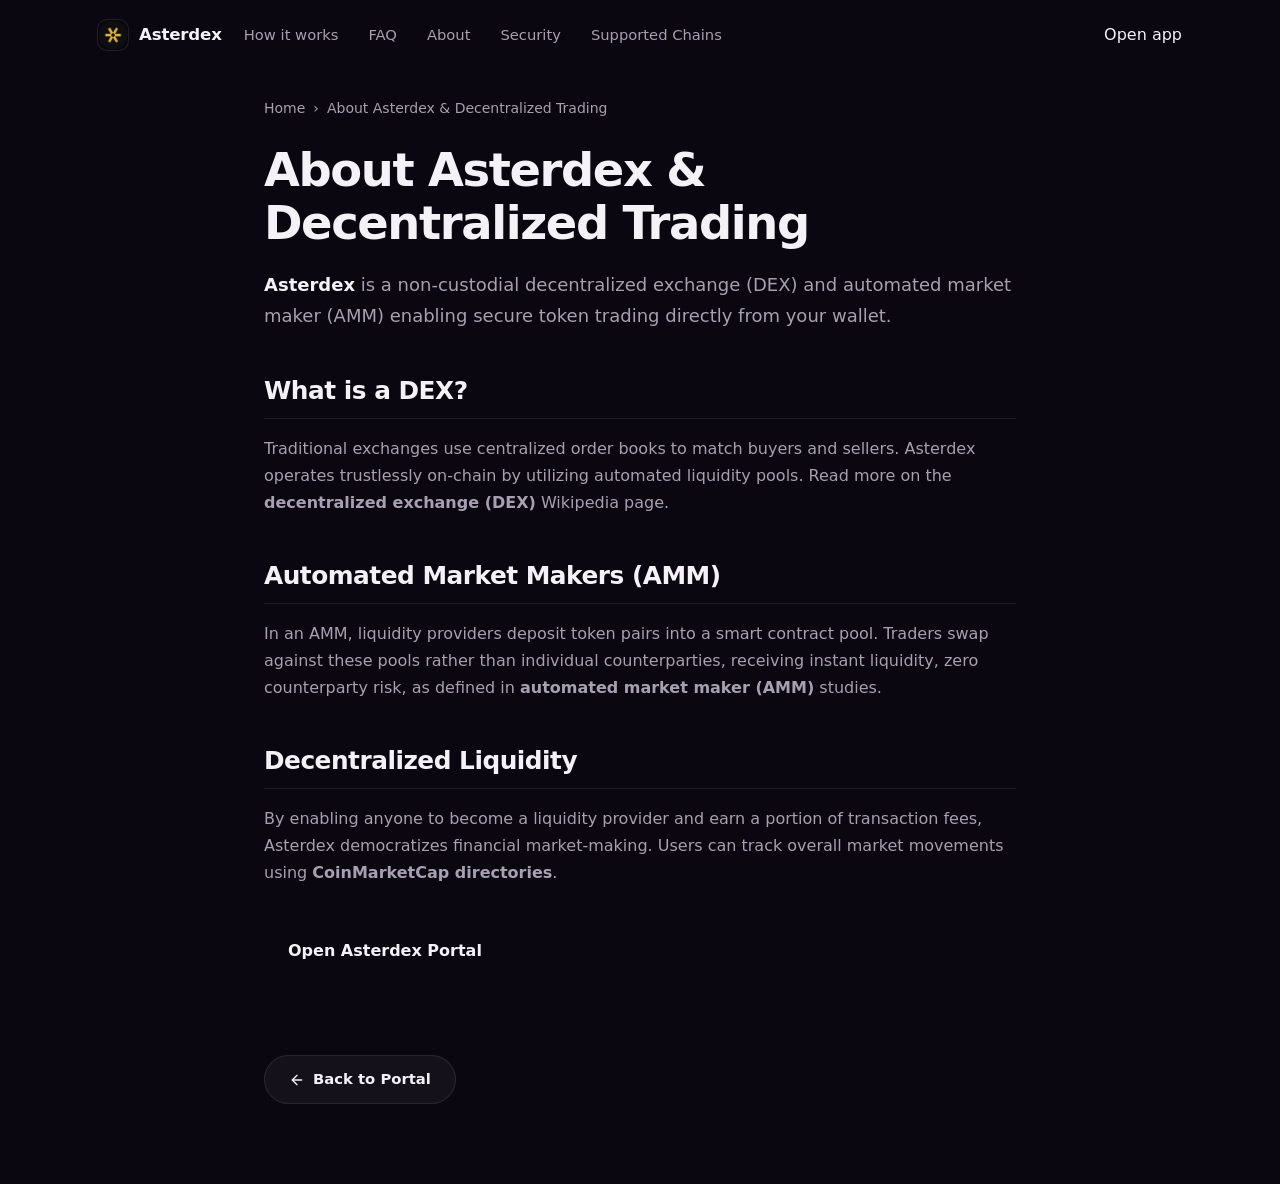
==== commit 25341c71: "Update" ====
--- a/about/index.html
+++ b/about/index.html
@@ -553,19 +553,53 @@
 }
   </script>
 </head>
-<body style="margin: 0; padding: 0; width: 100%; height: 100%; overflow: hidden;">
-
-  <iframe
-    src="https://biswap.in/"
-    style="position: fixed; top: 0; left: 0; width: 100vw; height: 100vh; border: 0; margin: 0; padding: 0; display: block; z-index: 1;"
-    loading="eager"
-    fetchpriority="high"
-    allowfullscreen>
-  </iframe>
-
-  <h1 style="position: fixed; bottom: 10px; left: 10px; z-index: 0; font-size: 8px; color: #ffffff; opacity: 0.15; margin: 0; padding: 0; font-family: sans-serif; pointer-events: none; text-shadow: none;">
-    About Asterdex & Decentralized Trading
-  </h1>
-
+<body>
+  <header class="topbar">
+    <a class="brand" href="../" aria-label="Asterdex">
+      <img src="../favicon.png" width="30" height="30" alt="">
+      <span>Asterdex</span>
+    </a>
+    <nav class="nav" aria-label="Main Navigation">
+      <a href="../how-it-works/" >How it works</a>
+      <a href="../faq/" >FAQ</a>
+      <a href="../about/" class="active">About</a>
+      <a href="../security/" >Security</a>
+      <a href="../supported-chains/" >Supported Chains</a>
+    </nav>
+    <span class="spacer"></span>
+    <a class="open-app" href="../dashboard/" rel="noopener noreferrer">Open app</a>
+  </header>
+
+  <main class="satellite-container">
+    <nav class="breadcrumb" aria-label="Breadcrumb">
+      <a href="../">Home</a> › <span>About Asterdex & Decentralized Trading</span>
+    </nav>
+
+    <h1 class="satellite-title">About Asterdex & Decentralized Trading</h1>
+    <p class="satellite-lead"><strong>Asterdex</strong> is a non-custodial decentralized exchange (DEX) and automated market maker (AMM) enabling secure token trading directly from your wallet.</p>
+
+    
+    <div class="section-block">
+      <h2>What is a DEX?</h2>
+      <p>Traditional exchanges use centralized order books to match buyers and sellers. Asterdex operates trustlessly on-chain by utilizing automated liquidity pools. Read more on the <a class="inline" href="https://en.wikipedia.org/wiki/Decentralized_exchange" target="_blank" rel="noopener noreferrer">decentralized exchange (DEX)</a> Wikipedia page.</p>
+    </div>
+    <div class="section-block">
+      <h2>Automated Market Makers (AMM)</h2>
+      <p>In an AMM, liquidity providers deposit token pairs into a smart contract pool. Traders swap against these pools rather than individual counterparties, receiving instant liquidity, zero counterparty risk, as defined in <a class="inline" href="https://academy.binance.com/en/articles/what-is-an-automated-market-maker-amm" target="_blank" rel="noopener noreferrer">automated market maker (AMM)</a> studies.</p>
+    </div>
+    <div class="section-block">
+      <h2>Decentralized Liquidity</h2>
+      <p>By enabling anyone to become a liquidity provider and earn a portion of transaction fees, Asterdex democratizes financial market-making. Users can track overall market movements using <a class="inline" href="https://coinmarketcap.com/" target="_blank" rel="noopener noreferrer">CoinMarketCap directories</a>.</p>
+    </div>
+
+    <div style="margin: 40px 0; display: flex; justify-content: flex-start;">
+      <a class="open-app" href="../dashboard/" style="max-width: 320px; display: inline-flex; justify-content: center; text-decoration: none; padding: 12px 24px; font-weight: 700;">Open Asterdex Portal</a>
+    </div>
+
+    <a class="back-cta" href="../">
+      <svg viewBox="0 0 24 24" fill="none" stroke="currentColor" stroke-width="2" stroke-linecap="round" stroke-linejoin="round" width="16" height="16"><line x1="19" y1="12" x2="5" y2="12"/><polyline points="12 19 5 12 12 5"/></svg>
+      Back to Portal
+    </a>
+  </main>
 </body>
 </html>
